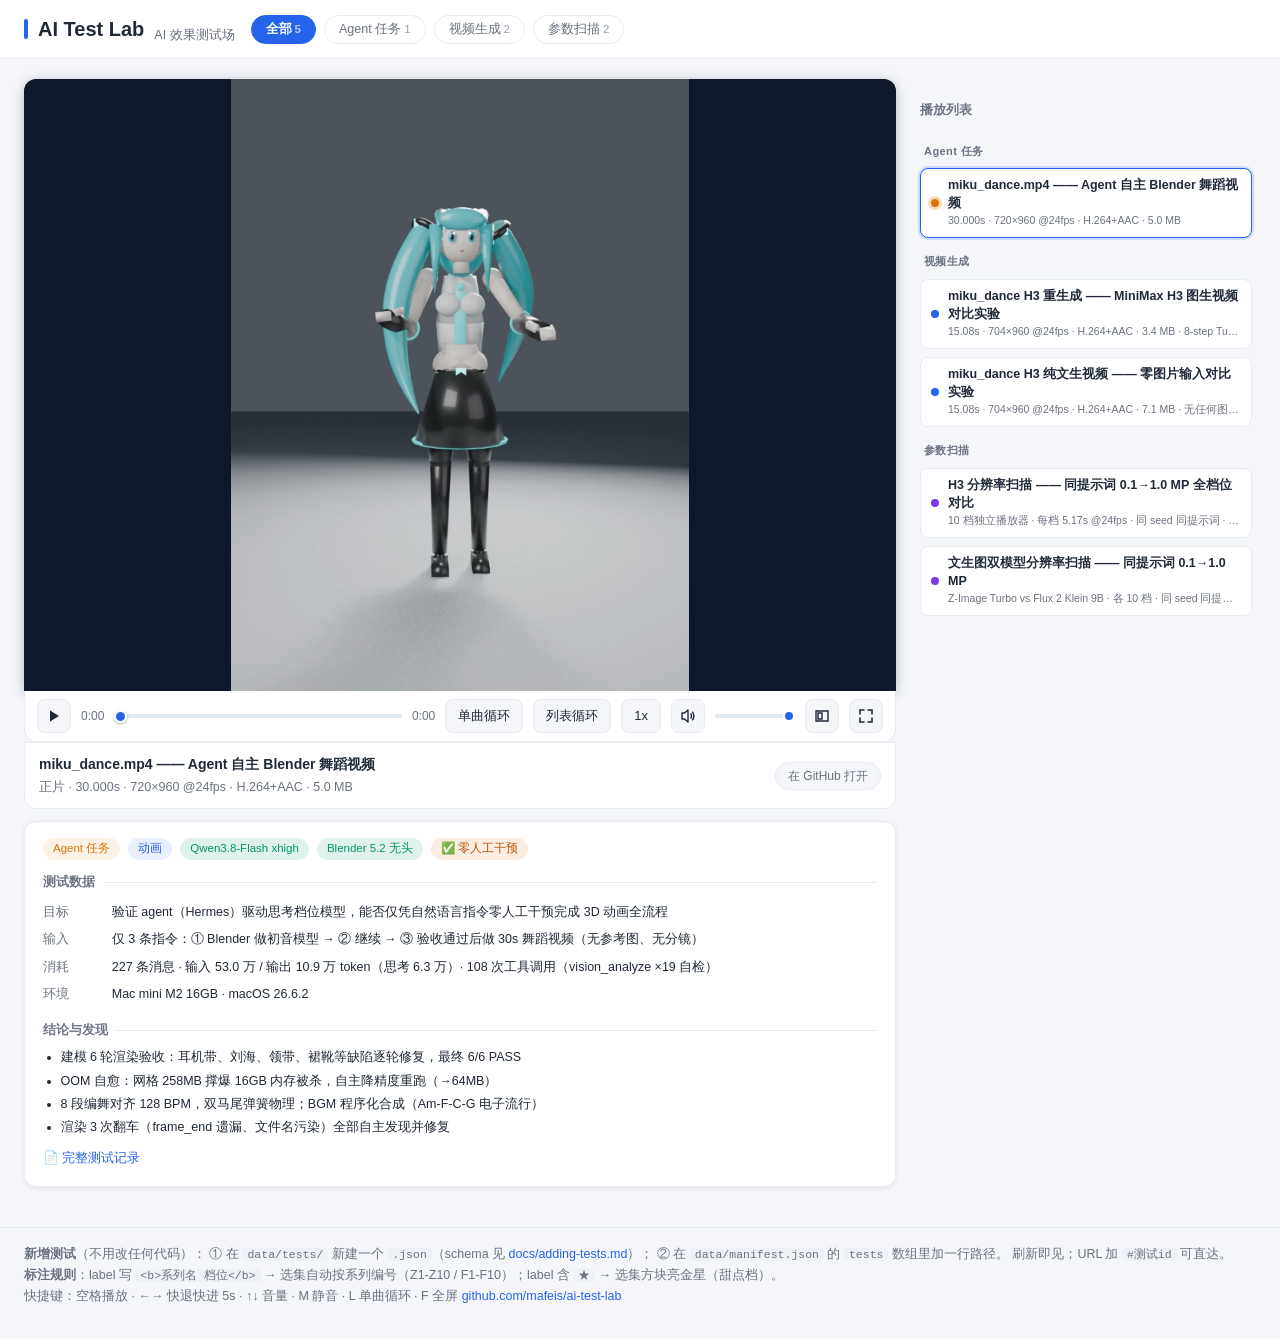
==== index.html @ fbbe7b24 "Episode chips: series switch forces a new row (grid-column full-width divider between series)" ====
<!DOCTYPE html>
<html lang="zh-CN">
<head>
<meta charset="UTF-8">
<meta name="viewport" content="width=device-width, initial-scale=1.0">
<title>AI Test Lab · AI 效果测试场</title>
<link rel="stylesheet" href="assets/style.css?v=20260917j">
</head>
<body>
<header class="topbar">
  <div class="topbar-inner">
    <div class="brand">
      <h1>AI Test Lab</h1>
      <span class="brand-sub">AI 效果测试场</span>
    </div>
    <nav class="filters" id="filters" aria-label="分类筛选"></nav>
  </div>
</header>

<div class="layout">
  <!-- 左：共用大播放器（剧场） -->
  <section class="stage-wrap">
    <div class="stage" id="stage"></div>

    <!-- 自定义控制条 -->
    <div class="controls" id="controls" style="display:none">
      <button class="ctl-btn" id="c-play" title="播放/暂停（空格）" aria-label="播放或暂停">
        <svg class="ic-play" viewBox="0 0 16 16"><path d="M4 2.5v11l9-5.5z"/></svg>
        <svg class="ic-pause" viewBox="0 0 16 16" style="display:none"><path d="M3.5 2h3v12h-3zM9.5 2h3v12h-3z"/></svg>
      </button>
      <span class="c-time" id="c-cur">0:00</span>
      <div class="c-seek-wrap">
        <div class="c-buffer" id="c-buf" style="width:0%"></div>
        <input type="range" class="c-seek" id="c-seek" min="0" max="1000" value="0" step="1" aria-label="播放进度">
      </div>
      <span class="c-time dur" id="c-dur">0:00</span>
      <button class="ctl-btn wide" id="c-loop-one" title="单个循环（L）">单曲循环</button>
      <button class="ctl-btn wide" id="c-loop-all" title="列表循环">列表循环</button>
      <button class="ctl-btn rate" id="c-rate" title="播放速度">1x</button>
      <button class="ctl-btn" id="c-mute" title="静音（M）" aria-label="静音">
        <svg viewBox="0 0 16 16"><path d="M8 2 4.5 5H2v6h2.5L8 14zM10.5 5.5a3.5 3.5 0 0 1 0 5M12.2 3.8a6 6 0 0 1 0 8.4" fill="none" stroke="currentColor" stroke-width="1.4" stroke-linejoin="round"/></svg>
      </button>
      <input type="range" class="c-vol" id="c-vol" min="0" max="1000" value="1000" aria-label="音量">
      <button class="ctl-btn" id="c-pip" title="画中画" aria-label="画中画">
        <svg viewBox="0 0 16 16"><path d="M2 3h12v10H2zm2 2v6h4V5z" fill="none" stroke="currentColor" stroke-width="1.4"/></svg>
      </button>
      <button class="ctl-btn" id="c-full" title="全屏（F）" aria-label="全屏">
        <svg viewBox="0 0 16 16"><path d="M2 6V2h4M10 2h4v4M14 10v4h-4M6 14H2v-4" fill="none" stroke="currentColor" stroke-width="1.6" stroke-linecap="round"/></svg>
      </button>
    </div>

    <!-- 标题条 -->
    <div class="stage-bar" id="stagebar" style="display:none"></div>

    <!-- 详情 -->
    <div class="detail" id="detail" style="display:none"></div>
  </section>

  <!-- 右：播放列表（测试清单 + 多片段列表合一，独立滚动，不随页面滚） -->
  <aside class="sidebar">
    <div class="sidebar-head" id="sidebar-head">播放列表</div>
    <div class="testlist" id="testlist"></div>
    <div id="reelnav"></div>
  </aside>
</div>

<footer class="footer">
  <strong>新增测试</strong>（不用改任何代码）：
  ① 在 <code>data/tests/</code> 新建一个 <code>.json</code>（schema 见 <a href="https://github.com/mafeis/ai-test-lab/blob/main/docs/adding-tests.md" target="_blank" rel="noopener">docs/adding-tests.md</a>）；
  ② 在 <code>data/manifest.json</code> 的 <code>tests</code> 数组里加一行路径。
  刷新即见；URL 加 <code>#测试id</code> 可直达。
  <br>
  <strong>标注规则</strong>：label 写 <code>&lt;b&gt;系列名 档位&lt;/b&gt;</code> → 选集自动按系列编号（Z1-Z10 / F1-F10）；label 含 <code>★</code> → 选集方块亮金星（甜点档）。
  <br>
  快捷键：空格播放 · ←→ 快退快进 5s · ↑↓ 音量 · M 静音 · L 单曲循环 · F 全屏
  <a href="https://github.com/mafeis/ai-test-lab">github.com/mafeis/ai-test-lab</a>
</footer>

<script src="assets/app.js?v=20260917j"></script>
</body>
</html>
---- assets/style.css ----
/* ============================================================
   AI Test Lab · 全部样式（剧场模式 v3）
   布局：左 = 大播放器（固定尺寸）· 右 = 播放列表（独立滚动）
   顶部分类 chips 全局筛选；视频 object-fit: contain 绝不拉伸
   ============================================================ */

:root {
  --bg: #f4f6fa;
  --card: #ffffff;
  --line: #e6eaf1;
  --txt: #1f2937;
  --dim: #6b7280;
  --accent: #2563eb;
  --stage: #0f172a;

  --c-video: #2563eb;
  --c-sweep: #7c3aed;
  --c-image: #059669;
  --c-agent: #d97706;

  --radius: 12px;
  --shadow: 0 1px 4px rgba(0,0,0,.08);
  --ctl-h: 34px;
  --topbar-h: 92px;   /* 顶栏估算高度，用于右侧列表视口高度计算 */
}

* { box-sizing: border-box; margin: 0; padding: 0; }

body {
  background: var(--bg);
  color: var(--txt);
  font-family: -apple-system, "Segoe UI", "Microsoft YaHei", "PingFang SC", sans-serif;
  font-size: 14px;
  line-height: 1.7;
}

/* ============ 布局：左播放器 + 右列表 ============ */

.layout {
  display: grid;
  grid-template-columns: 1fr 340px;
  gap: 20px;
  max-width: 1440px;
  margin: 0 auto;
  padding: 20px 24px 40px;
  align-items: start;
}

/* ============ 顶栏（全局分类筛选） ============ */

.topbar {
  position: sticky; top: 0; z-index: 30;
  background: rgba(255,255,255,.94);
  backdrop-filter: blur(8px);
  border-bottom: 1px solid var(--line);
}
.topbar-inner {
  max-width: 1440px; margin: 0 auto;
  display: flex; align-items: center; gap: 16px;
  padding: 12px 24px; flex-wrap: wrap;
}
.brand { display: flex; align-items: baseline; gap: 10px; flex: none; }
.brand h1 { font-size: 20px; font-weight: 700; display: flex; align-items: center; gap: 10px; }
.brand h1::before {
  content: ""; width: 4px; height: 20px;
  background: var(--accent); border-radius: 2px;
}
.brand-sub { font-size: 12.5px; color: var(--dim); }

.filters { display: flex; flex-wrap: wrap; gap: 8px; }
.chip {
  font-size: 12.5px; padding: 3px 14px;
  border-radius: 99px; border: 1px solid var(--line);
  background: var(--card); color: var(--dim);
  cursor: pointer; user-select: none; font: inherit; font-size: 12.5px;
  transition: all .15s ease;
}
.chip:hover { border-color: var(--accent); color: var(--accent); }
.chip.active { background: var(--accent); border-color: var(--accent); color: #fff; font-weight: 600; }
.chip .n { opacity: .65; font-size: 11.5px; margin-left: 3px; }

/* ============ 左侧：剧场 ============ */

.stage-wrap { min-width: 0; }

.stage {
  background: var(--stage);
  border-radius: var(--radius) var(--radius) 0 0;
  box-shadow: 0 2px 12px rgba(15,23,42,.25);
  overflow: hidden;
  display: flex; align-items: center; justify-content: center;
  /* 固定舞台：宽高锁定，不随视频内容变化 */
  height: min(68vh, 620px);
}
.stage video, .stage img {
  /* 保真核心：视频按原始宽高比完整显示，绝不拉伸不裁切 */
  max-width: 100%;
  max-height: 100%;
  width: auto; height: auto;
  object-fit: contain;
  display: block;
}
.stage .stage-hint { color: #64748b; font-size: 13px; padding: 40px; text-align: center; }
.stage:fullscreen { height: 100vh; }
.stage:fullscreen video { max-height: 100vh; }

/* ---------- 自定义控制条 ---------- */

.controls {
  display: flex; align-items: center; gap: 10px;
  background: var(--card);
  border: 1px solid var(--line); border-top: none;
  border-radius: 0 0 var(--radius) var(--radius);
  padding: 8px 12px;
  flex-wrap: wrap;
}
.ctl-btn {
  width: var(--ctl-h); height: var(--ctl-h);
  display: inline-flex; align-items: center; justify-content: center;
  border: 1px solid var(--line); border-radius: 8px;
  background: var(--bg); color: var(--txt);
  cursor: pointer; flex: none;
  font: inherit; font-size: 13px;
  transition: border-color .15s ease, color .15s ease;
}
.ctl-btn:hover { border-color: var(--accent); color: var(--accent); }
.ctl-btn.active { border-color: var(--accent); color: var(--accent); background: rgba(37,99,235,.08); font-weight: 700; }
.ctl-btn svg { width: 16px; height: 16px; fill: currentColor; }
.ctl-btn.rate, .ctl-btn.wide { width: auto; padding: 0 12px; }

.c-time { font-size: 12px; color: var(--dim); font-variant-numeric: tabular-nums; flex: none; }

.c-seek-wrap { position: relative; flex: 1 1 160px; height: var(--ctl-h); display: flex; align-items: center; min-width: 120px; }
.c-buffer {
  position: absolute; left: 0; top: 50%; transform: translateY(-50%);
  height: 4px; border-radius: 2px;
  background: rgba(37,99,235,.25); pointer-events: none;
}
.c-seek {
  -webkit-appearance: none; appearance: none;
  width: 100%; height: 4px; border-radius: 2px;
  background: linear-gradient(to right, var(--accent) var(--fill, 0%), #e2e8f0 var(--fill, 0%));
  outline: none; cursor: pointer; position: relative; z-index: 1;
}
.c-seek::-webkit-slider-thumb {
  -webkit-appearance: none; appearance: none;
  width: 13px; height: 13px; border-radius: 50%;
  background: var(--accent); border: 2px solid #fff;
  box-shadow: 0 1px 3px rgba(0,0,0,.3);
}
.c-seek::-moz-range-thumb {
  width: 13px; height: 13px; border-radius: 50%;
  background: var(--accent); border: 2px solid #fff;
  box-shadow: 0 1px 3px rgba(0,0,0,.3);
}
.c-vol { -webkit-appearance: none; appearance: none; width: 80px; height: 4px; border-radius: 2px; background: #e2e8f0; outline: none; cursor: pointer; }
.c-vol::-webkit-slider-thumb {
  -webkit-appearance: none; appearance: none;
  width: 12px; height: 12px; border-radius: 50%;
  background: var(--accent); border: 2px solid #fff;
}
.c-vol::-moz-range-thumb { width: 12px; height: 12px; border-radius: 50%; background: var(--accent); border: 2px solid #fff; }

/* ---------- 倍速选择菜单（弹出面板，直接点选） ---------- */

#rate-menu {
  position: fixed;
  z-index: 100;
  background: var(--card);
  border: 1px solid var(--line);
  border-radius: 10px;
  box-shadow: 0 6px 24px rgba(15,23,42,.18);
  padding: 6px;
  display: none;
  grid-template-columns: repeat(5, 1fr);
  gap: 4px;
  min-width: 210px;
}
#rate-menu.open { display: grid; }
.rate-opt {
  font: inherit; font-size: 12.5px; font-variant-numeric: tabular-nums;
  padding: 6px 8px;
  border: 1px solid transparent;
  border-radius: 7px;
  background: none; color: var(--txt);
  cursor: pointer;
  transition: all .1s ease;
}
.rate-opt:hover { background: var(--bg); border-color: var(--line); }
.rate-opt.on {
  background: rgba(37,99,235,.1);
  border-color: var(--accent);
  color: var(--accent);
  font-weight: 700;
}

/* ---------- 标题条 / 详情 ---------- */

.stage-bar {
  display: flex; align-items: center; gap: 12px; flex-wrap: wrap;
  background: var(--card);
  border: 1px solid var(--line); border-top: none;
  border-radius: 0 0 var(--radius) var(--radius);
  padding: 10px 14px;
  margin-bottom: 12px;
}
.controls + .stage-bar { border-top: 1px solid var(--line); }
.st-title { font-size: 14px; font-weight: 700; }
.st-summary { font-size: 12.5px; color: var(--dim); }
.st-actions { margin-left: auto; }
.st-btn {
  font: inherit; font-size: 12px; padding: 3px 12px;
  border-radius: 99px; border: 1px solid var(--line);
  background: var(--bg); color: var(--dim); cursor: pointer;
}
.st-btn:hover { border-color: var(--accent); color: var(--accent); }

.detail {
  background: var(--card);
  border: 1px solid var(--line);
  border-radius: var(--radius);
  box-shadow: var(--shadow);
  padding: 16px 18px;
}
.d-head { display: flex; align-items: center; gap: 8px; flex-wrap: wrap; margin-bottom: 4px; }
.d-cat {
  font-size: 11.5px; padding: 1px 10px; border-radius: 99px;
  color: var(--cat-color, var(--accent));
  background: color-mix(in srgb, var(--cat-color, var(--accent)) 10%, transparent);
}
.badge { font-size: 11.5px; padding: 1px 10px; border-radius: 99px; background: rgba(37,99,235,.10); color: var(--accent); }
.badge.green { background: rgba(5,150,105,.12); color: #059669; }
.badge.amber { background: rgba(217,119,6,.12); color: #b45309; }
.badge.gray  { background: rgba(107,114,128,.12); color: #4b5563; }
.badge.purple{ background: rgba(124,58,237,.12); color: #7c3aed; }

.d-section { margin-top: 12px; font-size: 13px; }
.d-label {
  font-size: 12.5px; font-weight: 700; color: var(--dim);
  margin-bottom: 6px; display: flex; align-items: center; gap: 8px;
}
.d-label::after { content: ""; flex: 1; height: 1px; background: var(--line); }
.detail table { width: 100%; border-collapse: collapse; }
.detail td { vertical-align: top; padding: 3px 8px 3px 0; font-size: 12.5px; }
.detail td.k { color: var(--dim); white-space: nowrap; width: 5.5em; }
.detail ul { margin: 0 0 0 1.4em; font-size: 12.5px; }
.detail li { margin: 2px 0; }
.links { margin-top: 10px; display: flex; flex-wrap: wrap; gap: 12px; font-size: 12.5px; }
.links a { color: var(--accent); text-decoration: none; }

/* ============ 右侧：播放列表（测试 + 片段合一，独立滚动） ============ */

.sidebar {
  min-width: 0;
  position: sticky; top: calc(var(--topbar-h) + 8px);
  display: flex; flex-direction: column;
  max-height: calc(100vh - var(--topbar-h) - 28px);
  overflow-y: auto;                 /* 整栏唯一滚动容器，消除双滚动条 */
  scrollbar-width: thin;
}
.sidebar-head {
  font-size: 12.5px; font-weight: 700; color: var(--dim);
  margin-bottom: 10px; padding-left: 4px; flex: none;
  position: sticky; top: 0;         /* 滚动时标题钉在栏顶 */
  background: var(--bg);
  z-index: 1;
}
.testlist {
  display: flex; flex-direction: column; gap: 8px;
  padding: 4px 4px 8px;
  flex: none;                       /* 不再内部滚动，跟随整栏滚动 */
}
.list-group-label {
  font-size: 11px; font-weight: 700; color: var(--dim);
  padding: 6px 4px 0;
  letter-spacing: .04em;
}
.testitem {
  display: flex; gap: 9px; align-items: center;
  background: var(--card);
  border: 1px solid var(--line);
  border-radius: 8px;
  padding: 7px 10px;
  cursor: pointer;
  transition: border-color .15s ease, box-shadow .15s ease;
  text-align: left; width: 100%;
  font: inherit; color: inherit;
}
.testitem:hover { border-color: var(--accent); }
.testitem.active { border-color: var(--accent); box-shadow: 0 0 0 2px rgba(37,99,235,.18); }
.ti-dot {
  width: 8px; height: 8px; flex: none;
  border-radius: 50%;
  background: var(--cat-color, var(--accent));
}
.testitem.active .ti-dot { box-shadow: 0 0 0 3px color-mix(in srgb, var(--cat-color, var(--accent)) 25%, transparent); }
.testitem .ti-text { min-width: 0; }
.testitem .ti-title {
  font-size: 12.5px; font-weight: 600; line-height: 1.45;
  display: -webkit-box; -webkit-line-clamp: 2; -webkit-box-orient: vertical;
  overflow: hidden;
}
.testitem .ti-meta {
  font-size: 10.5px; color: var(--dim);
  white-space: nowrap; overflow: hidden; text-overflow: ellipsis;
}

/* ---------- 测试内的片段播放列表 ---------- */

#reelnav { flex: none; margin-top: 12px; }
.playlist {
  background: var(--card);
  border: 1px solid var(--line);
  border-radius: var(--radius);
  box-shadow: var(--shadow);
  overflow: hidden;
}
.pl-head {
  padding: 8px 12px;
  font-size: 12px; font-weight: 700;
  border-bottom: 1px solid var(--line);
  background: #f8fafc;
  display: flex; align-items: center; gap: 8px; flex-wrap: wrap;
}
.pl-hint { font-weight: 400; font-size: 11px; color: var(--dim); }
/* ---------- 片段选集（紧凑方块，像视频网站的"选集"） ---------- */

.pl-grid {
  display: grid;
  grid-template-columns: repeat(auto-fill, minmax(34px, 1fr));
  gap: 6px;
  padding: 10px 12px;
}
.pl-break {
  grid-column: 1 / -1;        /* 系列切换：独占一行强制换行 */
  height: 1px;
  margin: 3px 0;
  background: var(--line);
}
.pl-chip {
  height: 34px;
  display: inline-flex; align-items: center; justify-content: center;
  border: 1px solid var(--line);
  border-radius: 8px;
  background: var(--bg);
  color: var(--dim);
  font: inherit; font-size: 12.5px; font-variant-numeric: tabular-nums;
  cursor: pointer;
  transition: all .12s ease;
}
.pl-chip:hover { border-color: var(--accent); color: var(--accent); }
.pl-chip.active {
  background: var(--accent);
  border-color: var(--accent);
  color: #fff;
  font-weight: 700;
  box-shadow: 0 2px 6px rgba(37,99,235,.35);
}
.pl-eq { width: 14px; height: 14px; }

/* ★ 甜点档位：金色角标，一眼定位 */
.pl-chip.starred {
  position: relative;
  border-color: #f59e0b;
}
.pl-chip.starred:hover { border-color: #d97706; color: #b45309; }
.pl-chip.starred.active { border-color: #f59e0b; box-shadow: 0 2px 6px rgba(245,158,11,.4); }
.pl-star {
  position: absolute; top: -5px; right: -4px;
  font-size: 10px; line-height: 1;
  color: #f59e0b;
  text-shadow: 0 1px 2px rgba(255,255,255,.8);
  pointer-events: none;
}

/* ============ 页脚 / 空状态 ============ */

.footer {
  max-width: 1440px; margin: 0 auto;
  padding: 16px 24px 32px;
  border-top: 1px solid var(--line);
  font-size: 12.5px; color: var(--dim);
}
.footer a { color: var(--accent); text-decoration: none; }
.footer code { background: #eef1f6; border-radius: 4px; padding: 0 5px; font-size: 11.5px; }

.empty {
  text-align: center; color: var(--dim);
  padding: 32px 0; border: 1px dashed var(--line); border-radius: var(--radius);
}

/* ============ 移动端 ============ */

@media (max-width: 960px) {
  .layout { grid-template-columns: 1fr; padding: 12px 12px 32px; gap: 14px; }

  /* 移动端：先播放器后列表，恢复自然文档流 */
  .sidebar { position: static; max-height: none; overflow-y: visible; }
  .stage-wrap { order: -1; }
  .sidebar-head { position: static; }

  .testlist {
    flex-direction: row;
    overflow-x: auto;
    max-height: none;
    padding-bottom: 8px;
    scrollbar-width: none;
  }
  .testlist::-webkit-scrollbar { display: none; }
  .testitem { flex: none; width: 210px; }
  .list-group-label { display: none; }
  .sidebar-head { display: none; }

  .stage { height: min(52vh, 440px); }

  /* 控制条压缩：音量滑杆隐藏（用系统音量键），进度条独占一行 */
  .c-vol, .c-time.dur { display: none; }
  .controls { gap: 6px; padding: 6px 8px; }
  .ctl-btn { width: 38px; height: 38px; }      /* 触控热区 ≥ 38px */
  .ctl-btn.rate, .ctl-btn.wide { padding: 0 9px; }
  .c-seek-wrap { flex: 1 1 100%; order: -1; margin-bottom: 2px; }

  /* 片段选集：移动端方块加大触控热区 */
  .pl-chip { height: 40px; }
}

@media (hover: none) {
  .chip, .st-btn { padding-top: 5px; padding-bottom: 5px; }
}

@media print {
  .topbar, .footer, .sidebar, .controls { display: none; }
  .layout { grid-template-columns: 1fr; }
}
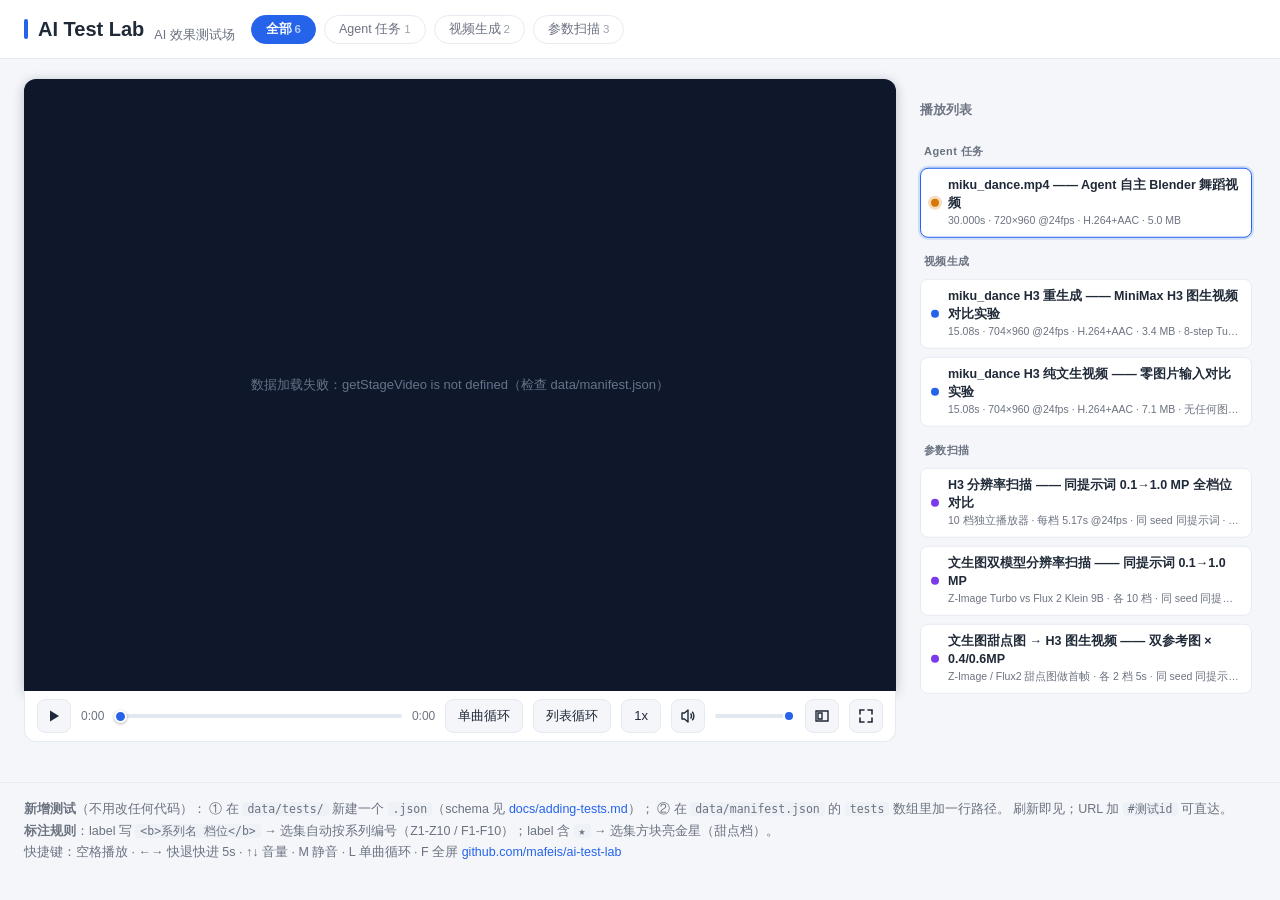
==== commit 60332d37: "Fix rate menu not opening on gallery tests: split static controls (bound once) from per-video bindin" ====
--- a/index.html
+++ b/index.html
@@ -4,7 +4,7 @@
 <meta charset="UTF-8">
 <meta name="viewport" content="width=device-width, initial-scale=1.0">
 <title>AI Test Lab · AI 效果测试场</title>
-<link rel="stylesheet" href="assets/style.css?v=20260917j">
+<link rel="stylesheet" href="assets/style.css?v=20260917l">
 </head>
 <body>
 <header class="topbar">
@@ -76,6 +76,6 @@
   <a href="https://github.com/mafeis/ai-test-lab">github.com/mafeis/ai-test-lab</a>
 </footer>
 
-<script src="assets/app.js?v=20260917j"></script>
+<script src="assets/app.js?v=20260917l"></script>
 </body>
 </html>
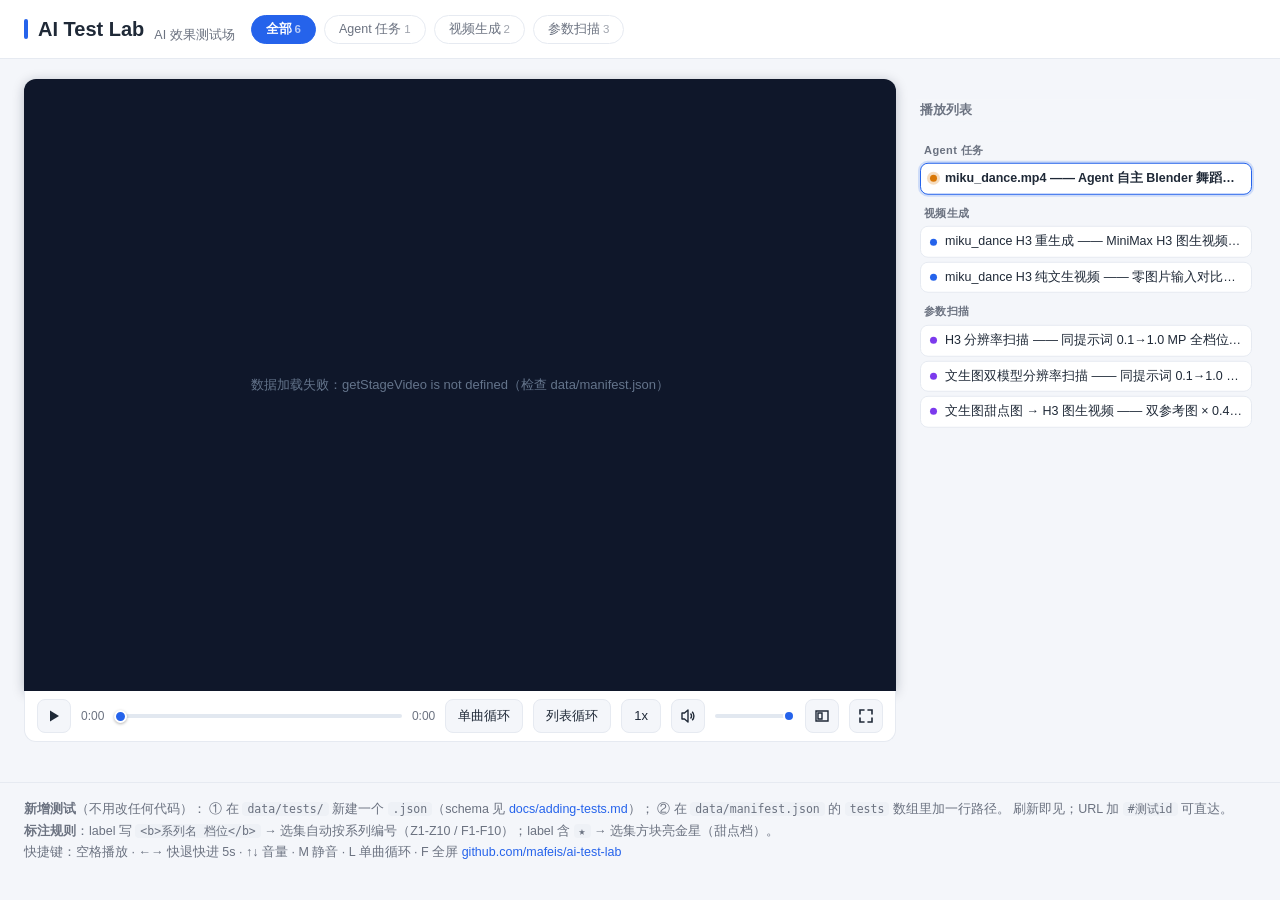
==== commit 0794b911: "Compact test list (single-line rows, summary moved to hover tooltip); fix 404 from empty poster attr" ====
--- a/index.html
+++ b/index.html
@@ -4,7 +4,7 @@
 <meta charset="UTF-8">
 <meta name="viewport" content="width=device-width, initial-scale=1.0">
 <title>AI Test Lab · AI 效果测试场</title>
-<link rel="stylesheet" href="assets/style.css?v=20260917l">
+<link rel="stylesheet" href="assets/style.css?v=20260917m">
 </head>
 <body>
 <header class="topbar">
@@ -76,6 +76,6 @@
   <a href="https://github.com/mafeis/ai-test-lab">github.com/mafeis/ai-test-lab</a>
 </footer>
 
-<script src="assets/app.js?v=20260917l"></script>
+<script src="assets/app.js?v=20260917m"></script>
 </body>
 </html>
--- a/assets/style.css
+++ b/assets/style.css
@@ -266,21 +266,21 @@
   z-index: 1;
 }
 .testlist {
-  display: flex; flex-direction: column; gap: 8px;
-  padding: 4px 4px 8px;
+  display: flex; flex-direction: column; gap: 4px;
+  padding: 4px 4px 6px;
   flex: none;                       /* 不再内部滚动，跟随整栏滚动 */
 }
 .list-group-label {
   font-size: 11px; font-weight: 700; color: var(--dim);
-  padding: 6px 4px 0;
+  padding: 5px 4px 0;
   letter-spacing: .04em;
 }
 .testitem {
-  display: flex; gap: 9px; align-items: center;
+  display: flex; gap: 8px; align-items: center;
   background: var(--card);
   border: 1px solid var(--line);
   border-radius: 8px;
-  padding: 7px 10px;
+  padding: 6px 9px;
   cursor: pointer;
   transition: border-color .15s ease, box-shadow .15s ease;
   text-align: left; width: 100%;
@@ -289,21 +289,17 @@
 .testitem:hover { border-color: var(--accent); }
 .testitem.active { border-color: var(--accent); box-shadow: 0 0 0 2px rgba(37,99,235,.18); }
 .ti-dot {
-  width: 8px; height: 8px; flex: none;
+  width: 7px; height: 7px; flex: none;
   border-radius: 50%;
   background: var(--cat-color, var(--accent));
 }
 .testitem.active .ti-dot { box-shadow: 0 0 0 3px color-mix(in srgb, var(--cat-color, var(--accent)) 25%, transparent); }
 .testitem .ti-text { min-width: 0; }
 .testitem .ti-title {
-  font-size: 12.5px; font-weight: 600; line-height: 1.45;
-  display: -webkit-box; -webkit-line-clamp: 2; -webkit-box-orient: vertical;
-  overflow: hidden;
-}
-.testitem .ti-meta {
-  font-size: 10.5px; color: var(--dim);
+  font-size: 12.5px; font-weight: 500; line-height: 1.4;
   white-space: nowrap; overflow: hidden; text-overflow: ellipsis;
 }
+.testitem.active .ti-title { font-weight: 700; }
 
 /* ---------- 测试内的片段播放列表 ---------- */
 
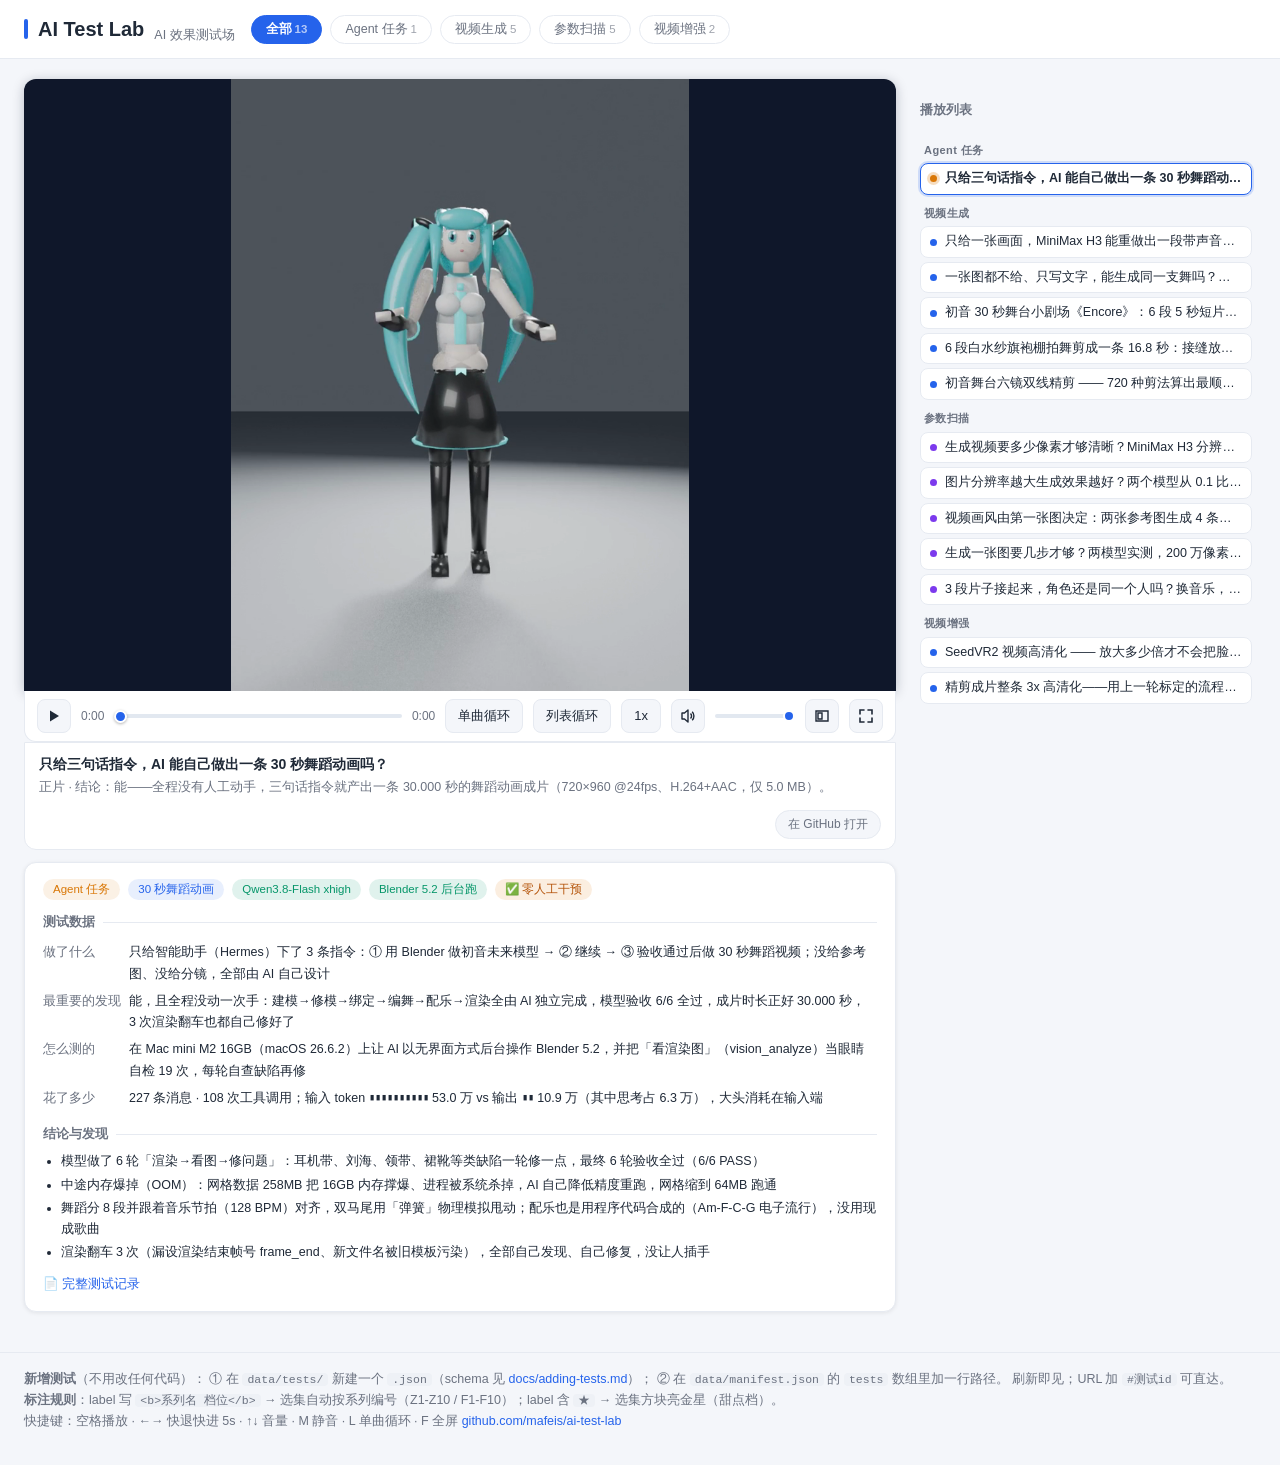
==== commit 3db63e87: "选集方块修复：独立标题不再各自成系列导致一行一个；同名至少2条才分组换行（保留双模型扫描卡的分组）；资源版本号升级 bust 缓存" ====
--- a/index.html
+++ b/index.html
@@ -4,7 +4,7 @@
 <meta charset="UTF-8">
 <meta name="viewport" content="width=device-width, initial-scale=1.0">
 <title>AI Test Lab · AI 效果测试场</title>
-<link rel="stylesheet" href="assets/style.css?v=20260917m">
+<link rel="stylesheet" href="assets/style.css?v=20260919a">
 </head>
 <body>
 <header class="topbar">
@@ -76,6 +76,6 @@
   <a href="https://github.com/mafeis/ai-test-lab">github.com/mafeis/ai-test-lab</a>
 </footer>
 
-<script src="assets/app.js?v=20260917m"></script>
+<script src="assets/app.js?v=20260919a"></script>
 </body>
 </html>
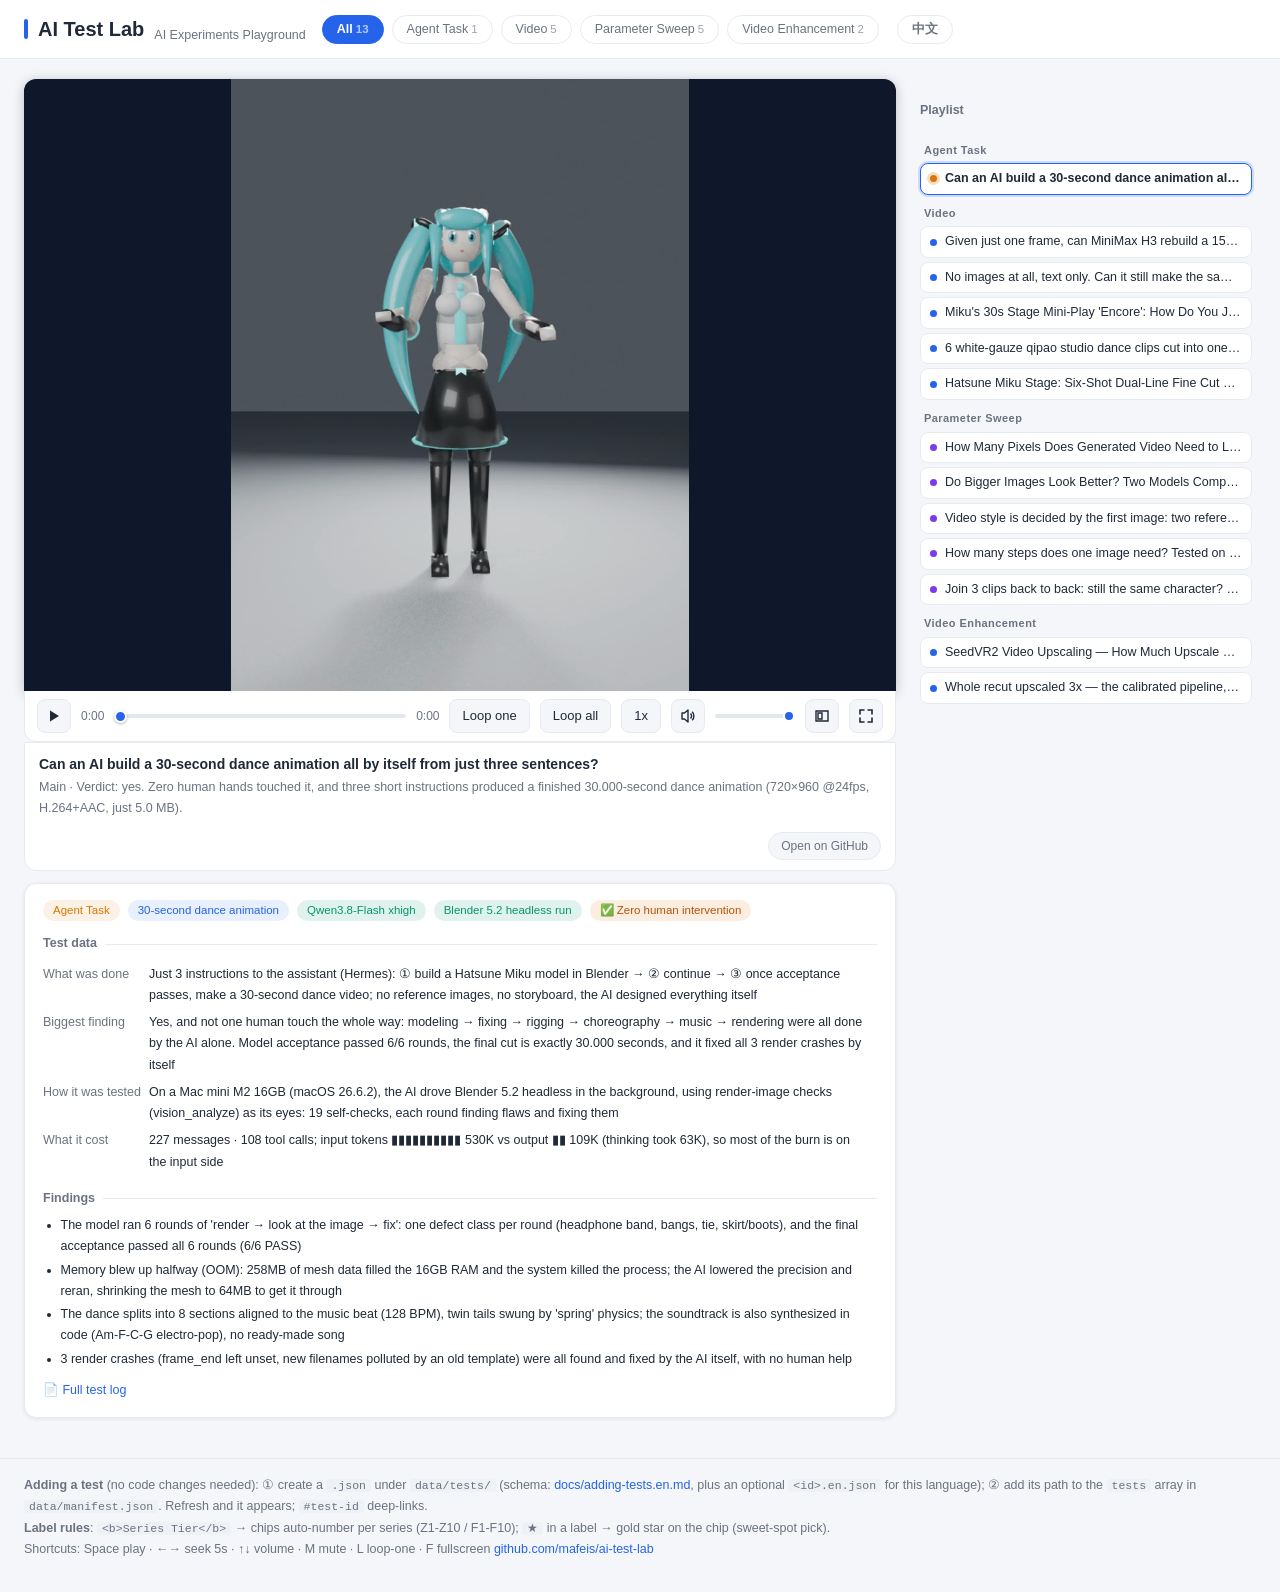
==== commit b0ba904b: "全站双语：播放页新增中/EN切换（<id>.en.json 优先、缺失回退中文），13 组测试数据+全部 README+docs 增加英文版，文档头部加语言切换行" ====
--- a/index.html
+++ b/index.html
@@ -4,7 +4,7 @@
 <meta charset="UTF-8">
 <meta name="viewport" content="width=device-width, initial-scale=1.0">
 <title>AI Test Lab · AI 效果测试场</title>
-<link rel="stylesheet" href="assets/style.css?v=20260919a">
+<link rel="stylesheet" href="assets/style.css?v=20260919b">
 </head>
 <body>
 <header class="topbar">
@@ -76,6 +76,6 @@
   <a href="https://github.com/mafeis/ai-test-lab">github.com/mafeis/ai-test-lab</a>
 </footer>
 
-<script src="assets/app.js?v=20260919a"></script>
+<script src="assets/app.js?v=20260919b"></script>
 </body>
 </html>
--- a/assets/style.css
+++ b/assets/style.css
@@ -78,6 +78,7 @@
 .chip:hover { border-color: var(--accent); color: var(--accent); }
 .chip.active { background: var(--accent); border-color: var(--accent); color: #fff; font-weight: 600; }
 .chip .n { opacity: .65; font-size: 11.5px; margin-left: 3px; }
+.lang-btn { margin-left: 10px; font-weight: 600; }
 
 /* ============ 左侧：剧场 ============ */
 
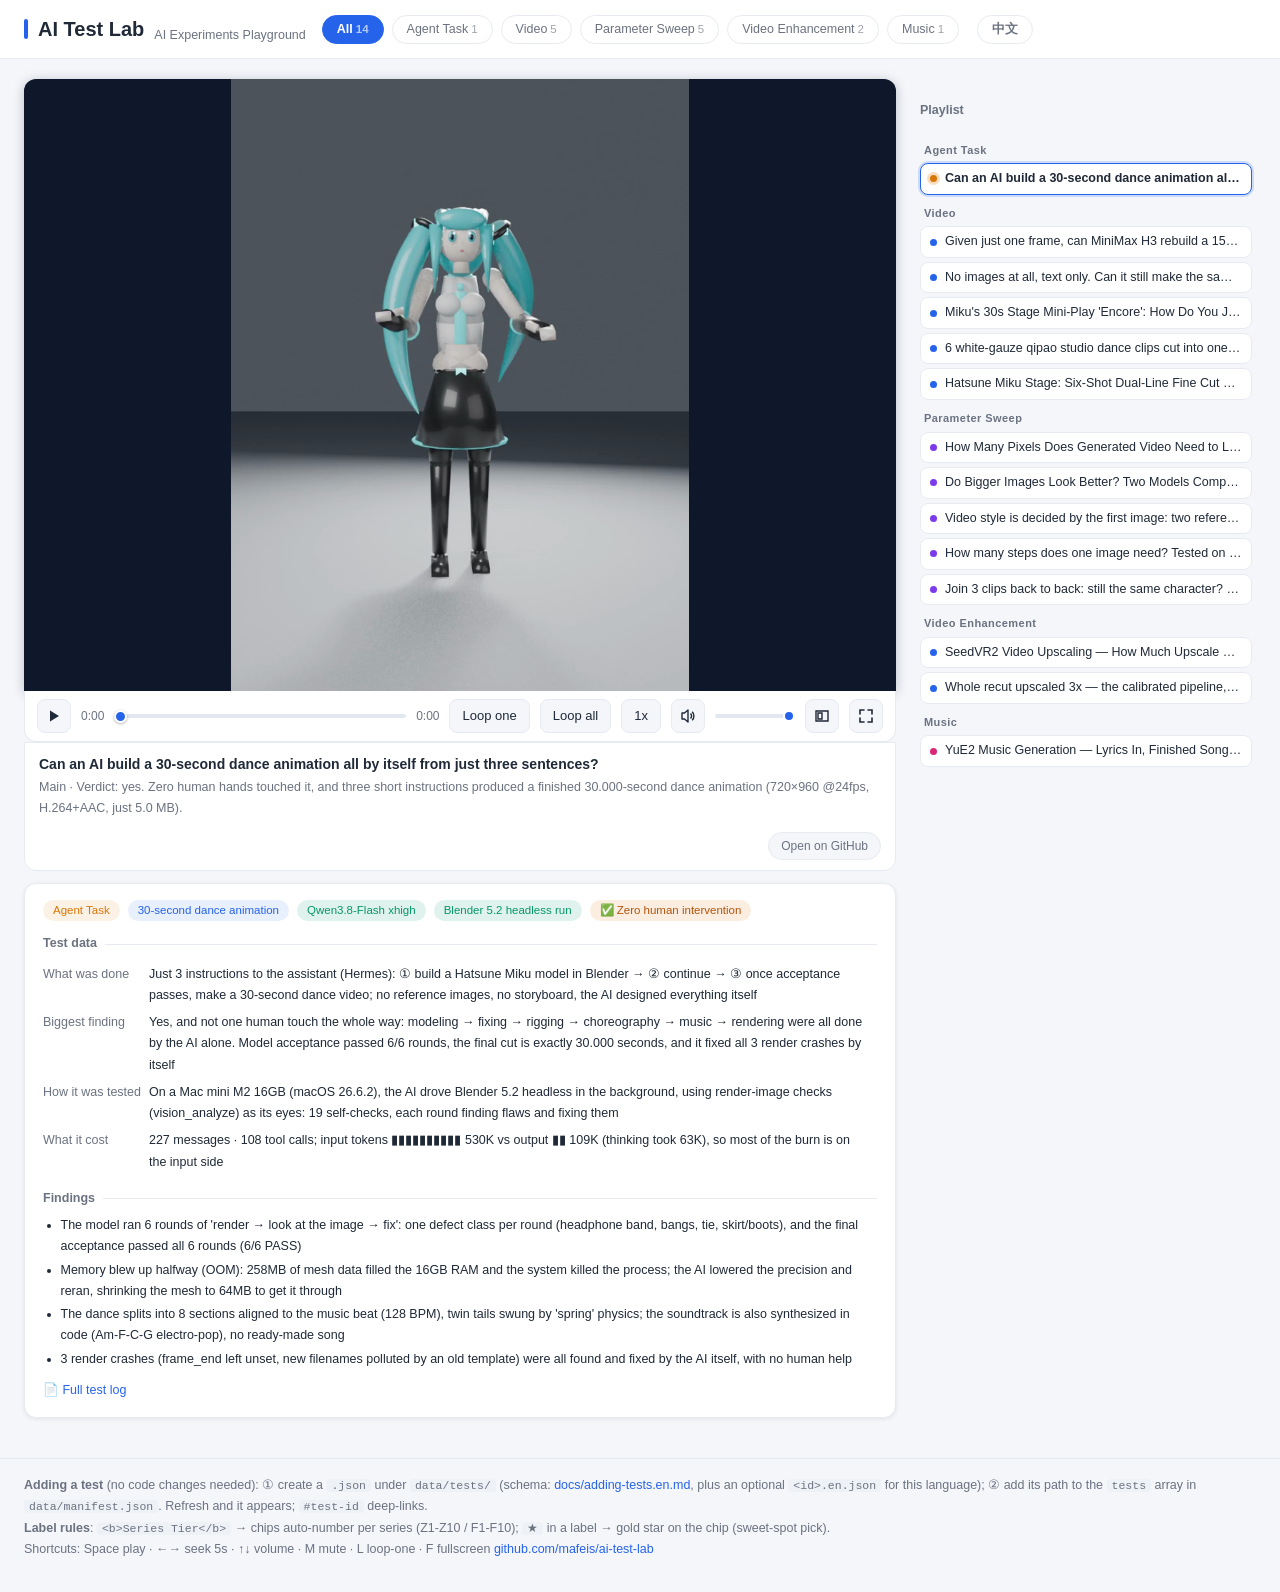
==== commit 41969d20: "feat(yue2-music): add music generation experiment (9 tracks, CN/EN docs, audio renderer)" ====
--- a/index.html
+++ b/index.html
@@ -4,7 +4,7 @@
 <meta charset="UTF-8">
 <meta name="viewport" content="width=device-width, initial-scale=1.0">
 <title>AI Test Lab · AI 效果测试场</title>
-<link rel="stylesheet" href="assets/style.css?v=20260919b">
+<link rel="stylesheet" href="assets/style.css?v=20261011a">
 </head>
 <body>
 <header class="topbar">
@@ -76,6 +76,6 @@
   <a href="https://github.com/mafeis/ai-test-lab">github.com/mafeis/ai-test-lab</a>
 </footer>
 
-<script src="assets/app.js?v=20260919b"></script>
+<script src="assets/app.js?v=20261011a"></script>
 </body>
 </html>
--- a/assets/style.css
+++ b/assets/style.css
@@ -17,6 +17,7 @@
   --c-sweep: #7c3aed;
   --c-image: #059669;
   --c-agent: #d97706;
+  --c-music: #db2777;
 
   --radius: 12px;
   --shadow: 0 1px 4px rgba(0,0,0,.08);
@@ -102,6 +103,17 @@
   display: block;
 }
 .stage .stage-hint { color: #64748b; font-size: 13px; padding: 40px; text-align: center; }
+/* ---------- 音频舞台（YuE2 等音乐条目） ---------- */
+.stage .stage-audio {
+  display: flex; flex-direction: column; align-items: center; justify-content: center;
+  gap: 18px; width: min(640px, 92%); padding: 24px; text-align: center;
+}
+.stage .stage-audio-icon {
+  font-size: 88px; line-height: 1; color: var(--c-music);
+  text-shadow: 0 0 40px rgba(219, 39, 119, .45);
+}
+.stage .stage-audio-label { color: #cbd5e1; font-size: 14px; line-height: 1.7; }
+.stage .stage-audio audio { width: 100%; }
 .stage:fullscreen { height: 100vh; }
 .stage:fullscreen video { max-height: 100vh; }
 
